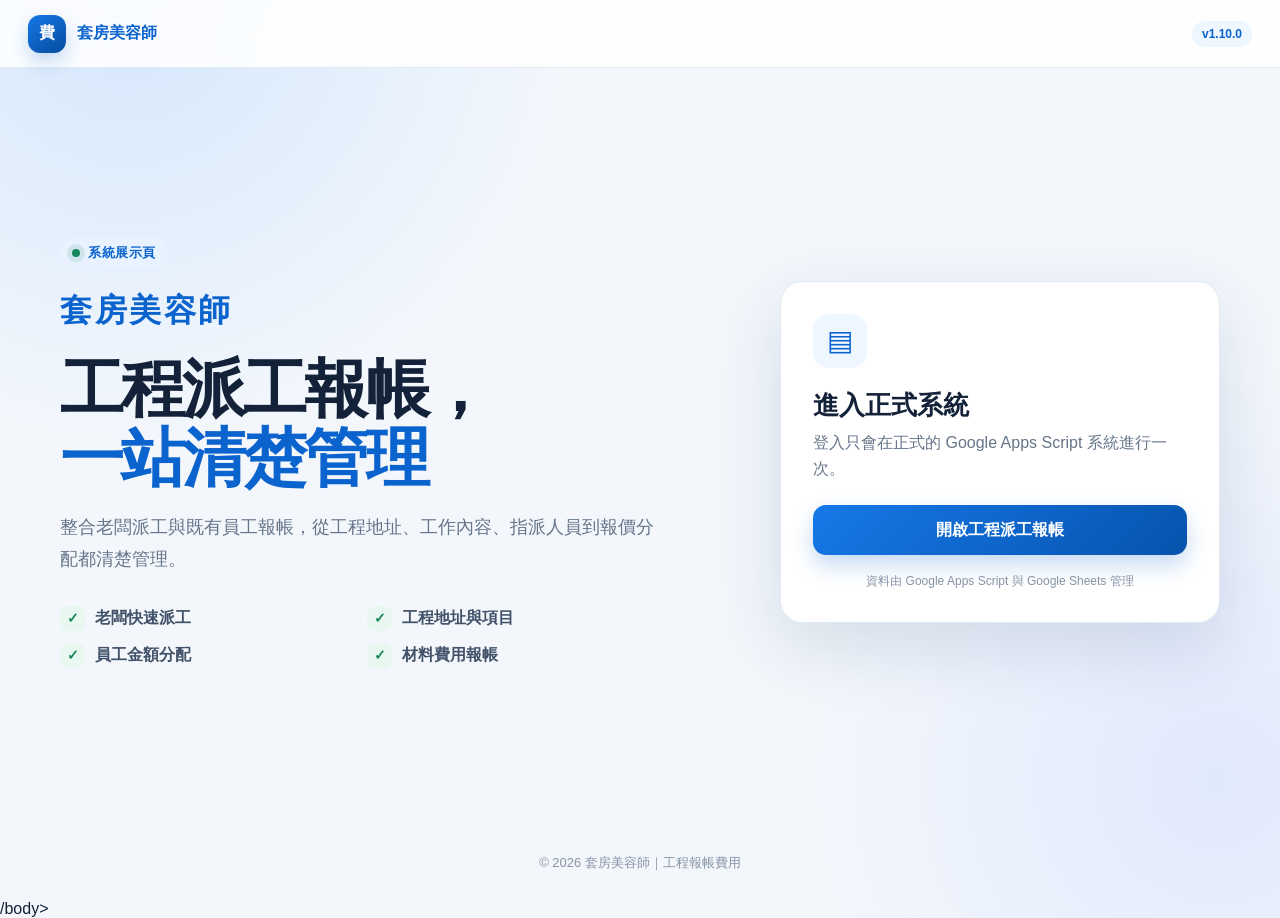
==== index.html @ 5dcf4571 "feat: add dispatch completion history" ====
<!doctype html>
<html lang="zh-Hant">
<head>
  <meta charset="utf-8">
  <meta name="viewport" content="width=device-width,initial-scale=1,viewport-fit=cover">
  <meta name="theme-color" content="#0b63ce">
  <meta name="description" content="套房美容師工程報帳費用系統，提供員工報帳與費用管理。">
  <title>套房美容師</title>
  <style>
    :root{
      --primary:#0b63ce;
      --primary-dark:#064b9e;
      --blue-50:#eef6ff;
      --surface:#fff;
      --background:#f3f7fc;
      --text:#132238;
      --muted:#66758a;
      --line:#dfe8f3;
      --success:#16865c;
      --radius:22px;
      --shadow:0 24px 70px rgba(19,49,89,.13);
    }
    *{box-sizing:border-box}
    html{font-family:-apple-system,BlinkMacSystemFont,"Segoe UI","Noto Sans TC",sans-serif;background:var(--background);color:var(--text)}
    body{margin:0;min-height:100vh;background:
      radial-gradient(circle at 10% 0,rgba(74,158,255,.18),transparent 30%),
      radial-gradient(circle at 95% 85%,rgba(64,106,255,.10),transparent 28%),
      var(--background)}
    button,input{font:inherit}
    .shell{min-height:100vh;display:flex;flex-direction:column}
    .topbar{height:68px;display:flex;align-items:center;justify-content:space-between;padding:0 28px;background:rgba(255,255,255,.86);border-bottom:1px solid rgba(223,232,243,.9);backdrop-filter:blur(16px);position:sticky;top:0;z-index:10}
    .brand{display:flex;align-items:center;gap:11px;font-weight:800;color:var(--primary)}
    .logo{width:38px;height:38px;display:grid;place-items:center;border-radius:12px;background:linear-gradient(145deg,#1679e8,#064b9e);color:#fff;box-shadow:0 8px 18px rgba(11,99,206,.24)}
    .version{padding:6px 10px;border-radius:999px;background:var(--blue-50);color:var(--primary);font-size:12px;font-weight:700}
    main{width:min(1160px,calc(100% - 32px));margin:auto;display:grid;grid-template-columns:1.1fr .9fr;gap:64px;align-items:center;padding:64px 0}
    .eyebrow{display:inline-flex;align-items:center;gap:8px;padding:7px 12px;border-radius:999px;background:#e8f3ff;color:var(--primary);font-size:13px;font-weight:800;letter-spacing:.04em}
    .dot{width:8px;height:8px;border-radius:50%;background:var(--success);box-shadow:0 0 0 5px rgba(22,134,92,.12)}
    .hero-brand{margin:20px 0 0;color:var(--primary);font-size:clamp(22px,3vw,32px);font-weight:900;letter-spacing:.08em}
    h1{font-size:clamp(38px,5vw,68px);line-height:1.08;letter-spacing:-.045em;margin:22px 0 18px}
    h1 span{display:block;color:var(--primary)}
    .lead{font-size:18px;line-height:1.8;color:var(--muted);max-width:620px;margin:0}
    .features{display:grid;grid-template-columns:repeat(2,minmax(0,1fr));gap:12px;margin:30px 0 0;padding:0;list-style:none}
    .features li{display:flex;align-items:center;gap:10px;color:#405168;font-weight:650}
    .check{width:25px;height:25px;display:grid;place-items:center;border-radius:8px;background:#e9f7f1;color:var(--success);font-size:14px;font-weight:900}
    .login-card{width:100%;max-width:440px;justify-self:end;background:rgba(255,255,255,.96);border:1px solid rgba(223,232,243,.95);border-radius:var(--radius);padding:32px;box-shadow:var(--shadow)}
    .card-icon{width:54px;height:54px;display:grid;place-items:center;border-radius:16px;background:var(--blue-50);color:var(--primary);font-size:28px}
    h2{font-size:26px;margin:20px 0 7px}
    .card-copy{color:var(--muted);margin:0 0 24px;line-height:1.6}
    label{display:grid;gap:8px;margin-bottom:16px;font-size:14px;font-weight:700;color:#35475e}
    input{width:100%;height:48px;padding:0 14px;border:1px solid #cbd8e7;border-radius:12px;background:#fff;color:var(--text);outline:none;transition:.2s}
    input:focus{border-color:var(--primary);box-shadow:0 0 0 4px rgba(11,99,206,.11)}
    .login{width:100%;height:50px;border:0;border-radius:13px;background:linear-gradient(135deg,#1679e8,#0753ad);color:#fff;font-weight:800;cursor:pointer;box-shadow:0 10px 22px rgba(11,99,206,.24);transition:.2s}
    .system-link{display:flex;align-items:center;justify-content:center;text-decoration:none}
    .login:hover{transform:translateY(-1px);box-shadow:0 13px 28px rgba(11,99,206,.3)}
    .notice{display:none;margin-top:16px;padding:12px 14px;border-radius:12px;background:#fff8e7;color:#805e10;font-size:13px;line-height:1.55}
    .privacy{text-align:center;color:#8794a6;font-size:12px;margin:18px 0 0}
    footer{text-align:center;padding:18px 24px 28px;color:#8794a6;font-size:13px}
    @media(max-width:860px){
      .topbar{padding:0 18px}
      main{grid-template-columns:1fr;gap:38px;text-align:center;padding:44px 0}
      .lead{margin-left:auto;margin-right:auto}
      .features{max-width:520px;margin-left:auto;margin-right:auto;text-align:left}
      .login-card{justify-self:center;text-align:left}
    }
    @media(max-width:520px){
      .topbar{height:62px}
      .brand span:last-child{font-size:14px}
      main{width:min(100% - 22px,1160px);padding:32px 0;gap:28px}
      h1{font-size:38px}
      .lead{font-size:16px}
      .features{grid-template-columns:1fr;gap:10px;margin-top:24px}
      .login-card{padding:24px 20px;border-radius:18px}
      .version{display:none}
    }
  </style>
</head>
<body>
  <div class="shell">
    <header class="topbar">
      <div class="brand"><span class="logo">費</span><span>套房美容師</span></div>
      <span class="version">v1.10.0</span>
    </header>

    <main>
      <section>
        <span class="eyebrow"><span class="dot"></span>系統展示頁</span>
        <p class="hero-brand">套房美容師</p>
        <h1>工程派工報帳，<span>一站清楚管理</span></h1>
        <p class="lead">整合老闆派工與既有員工報帳，從工程地址、工作內容、指派人員到報價分配都清楚管理。</p>
        <ul class="features">
          <li><span class="check">✓</span>老闆快速派工</li>
          <li><span class="check">✓</span>工程地址與項目</li>
          <li><span class="check">✓</span>員工金額分配</li>
          <li><span class="check">✓</span>材料費用報帳</li>
        </ul>
      </section>

      <section class="login-card" aria-labelledby="login-title">
        <div class="card-icon">▤</div>
        <h2 id="login-title">進入正式系統</h2>
        <p class="card-copy">登入只會在正式的 Google Apps Script 系統進行一次。</p>
        <a class="login system-link" href="https://script.google.com/macros/s/AKfycbwS45IWDK01S2EnRchj6JG-ZrF0qxUe-M6bp80pX1b0sFXGUjo8cobZZ5wA2cnJRL0V/exec">開啟工程派工報帳</a>
        <p class="privacy">資料由 Google Apps Script 與 Google Sheets 管理</p>
      </section>
    </main>

    <footer>© 2026 套房美容師｜工程報帳費用</footer>
  </div>
/body>
</html>
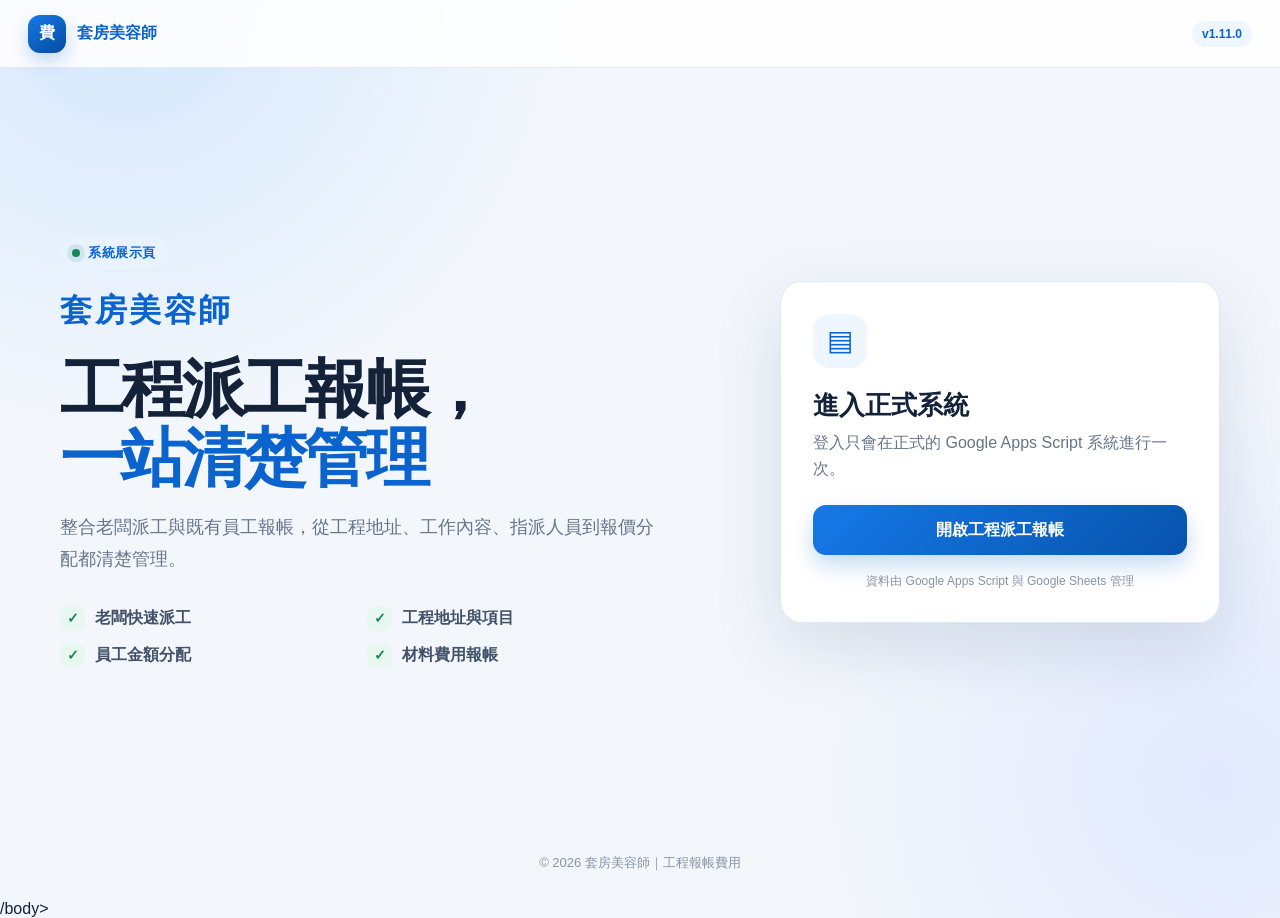
==== commit e2b703d2: "fix: consolidate work report entry and dispatch edits" ====
--- a/index.html
+++ b/index.html
@@ -78,7 +78,7 @@
   <div class="shell">
     <header class="topbar">
       <div class="brand"><span class="logo">費</span><span>套房美容師</span></div>
-      <span class="version">v1.10.0</span>
+      <span class="version">v1.11.0</span>
     </header>
 
     <main>
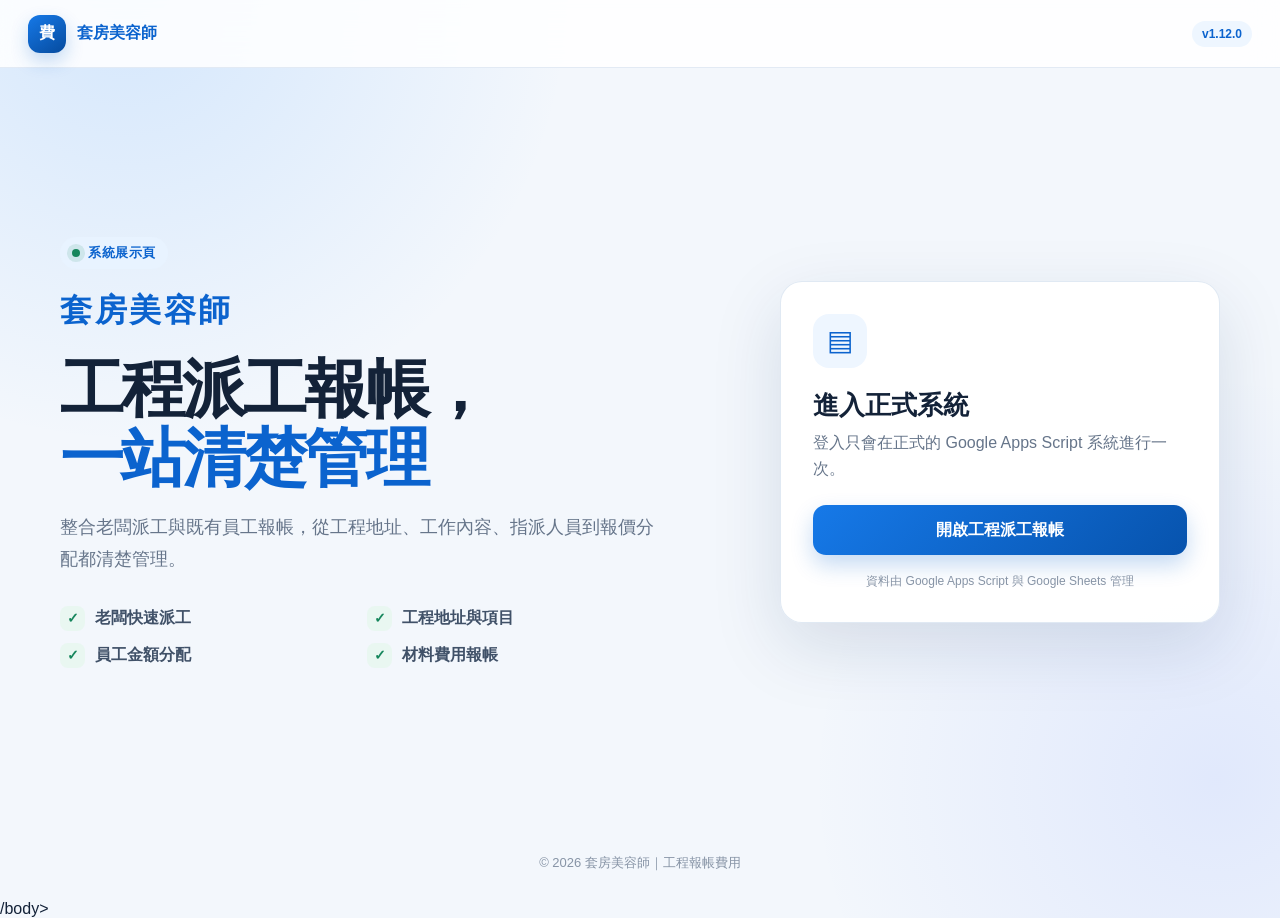
==== commit 981bbd25: "fix: allow zero-expense reports and dispatch edits" ====
--- a/index.html
+++ b/index.html
@@ -78,7 +78,7 @@
   <div class="shell">
     <header class="topbar">
       <div class="brand"><span class="logo">費</span><span>套房美容師</span></div>
-      <span class="version">v1.11.0</span>
+      <span class="version">v1.12.0</span>
     </header>
 
     <main>
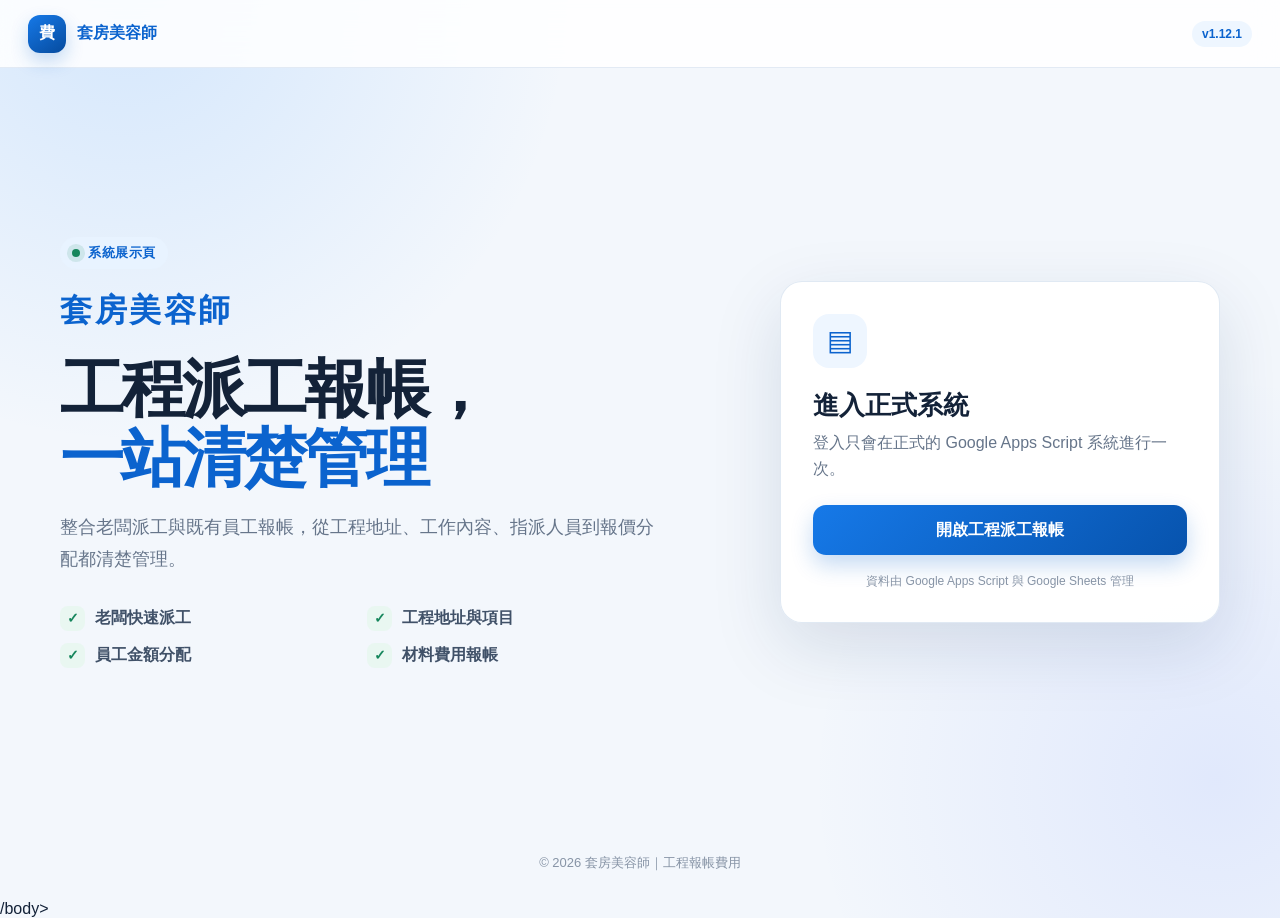
==== commit 3199ee28: "fix: map workflow stages to sheet statuses" ====
--- a/index.html
+++ b/index.html
@@ -78,7 +78,7 @@
   <div class="shell">
     <header class="topbar">
       <div class="brand"><span class="logo">費</span><span>套房美容師</span></div>
-      <span class="version">v1.12.0</span>
+      <span class="version">v1.12.1</span>
     </header>
 
     <main>
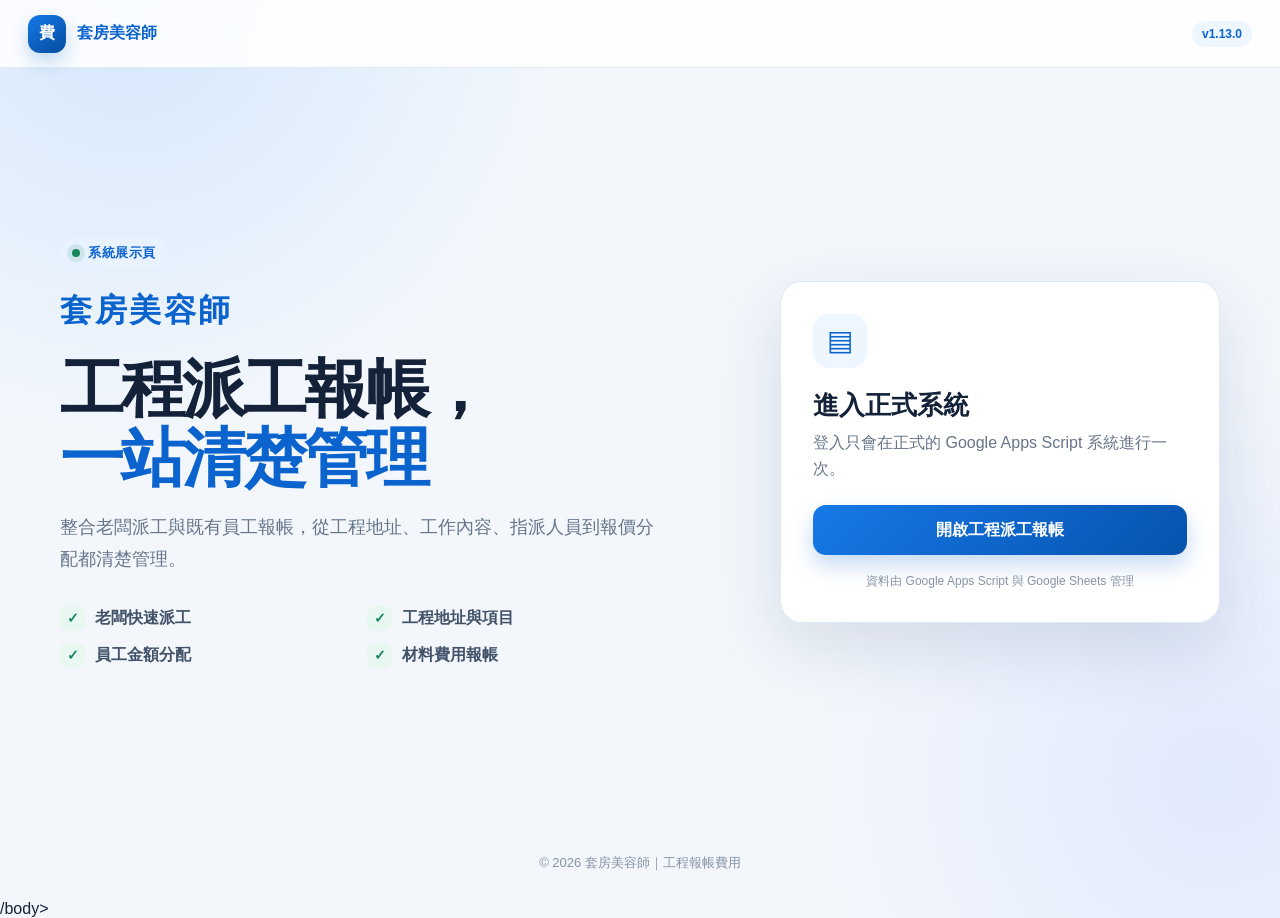
==== commit d767d72a: "feat: add review and payment workflow v1.13.0" ====
--- a/index.html
+++ b/index.html
@@ -78,7 +78,7 @@
   <div class="shell">
     <header class="topbar">
       <div class="brand"><span class="logo">費</span><span>套房美容師</span></div>
-      <span class="version">v1.12.1</span>
+      <span class="version">v1.13.0</span>
     </header>
 
     <main>
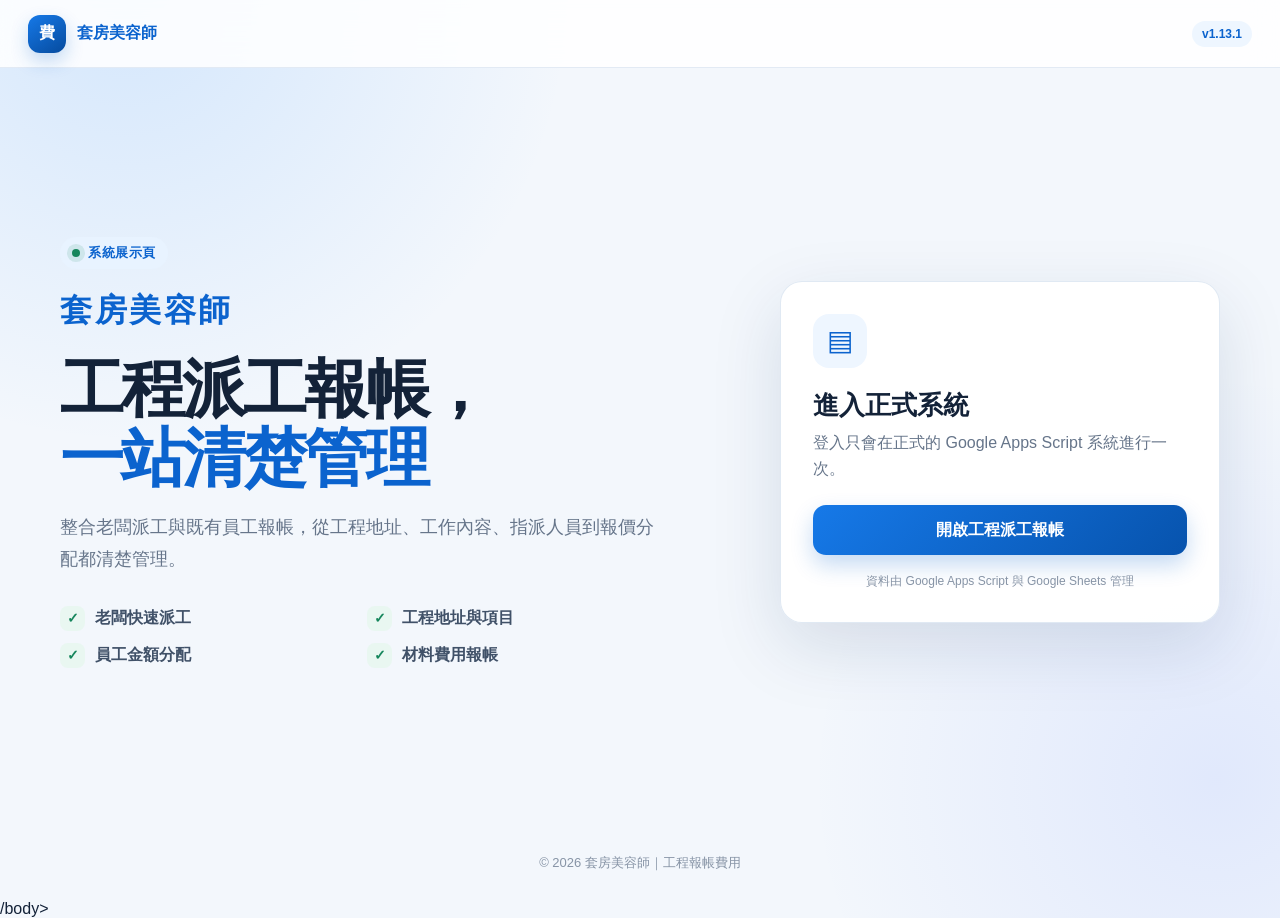
==== commit 0606535d: "fix: sync workflow progress automatically" ====
--- a/index.html
+++ b/index.html
@@ -78,7 +78,7 @@
   <div class="shell">
     <header class="topbar">
       <div class="brand"><span class="logo">費</span><span>套房美容師</span></div>
-      <span class="version">v1.13.0</span>
+      <span class="version">v1.13.1</span>
     </header>
 
     <main>
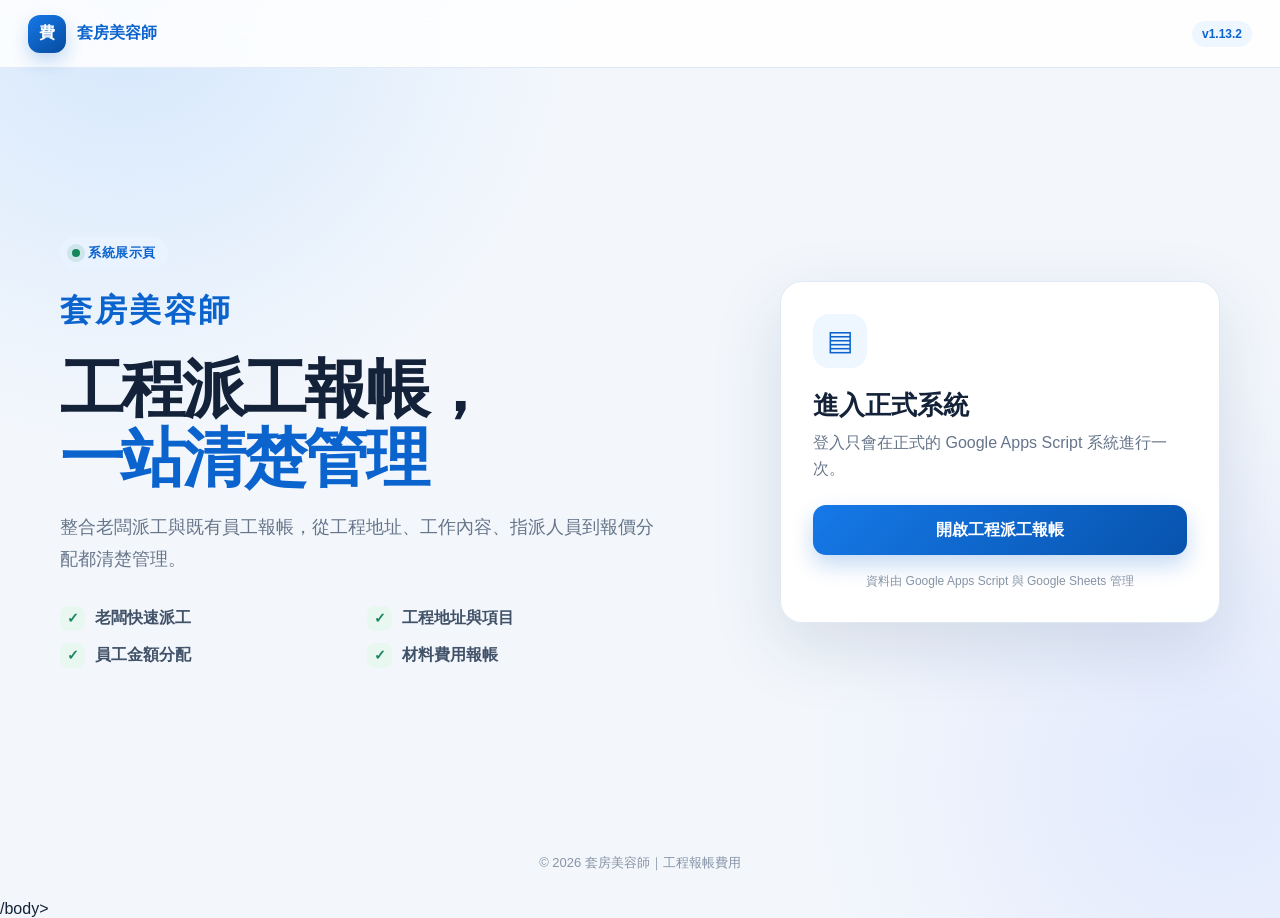
==== commit 529f2103: "fix: include job quote in review payment total" ====
--- a/index.html
+++ b/index.html
@@ -78,7 +78,7 @@
   <div class="shell">
     <header class="topbar">
       <div class="brand"><span class="logo">費</span><span>套房美容師</span></div>
-      <span class="version">v1.13.1</span>
+      <span class="version">v1.13.2</span>
     </header>
 
     <main>
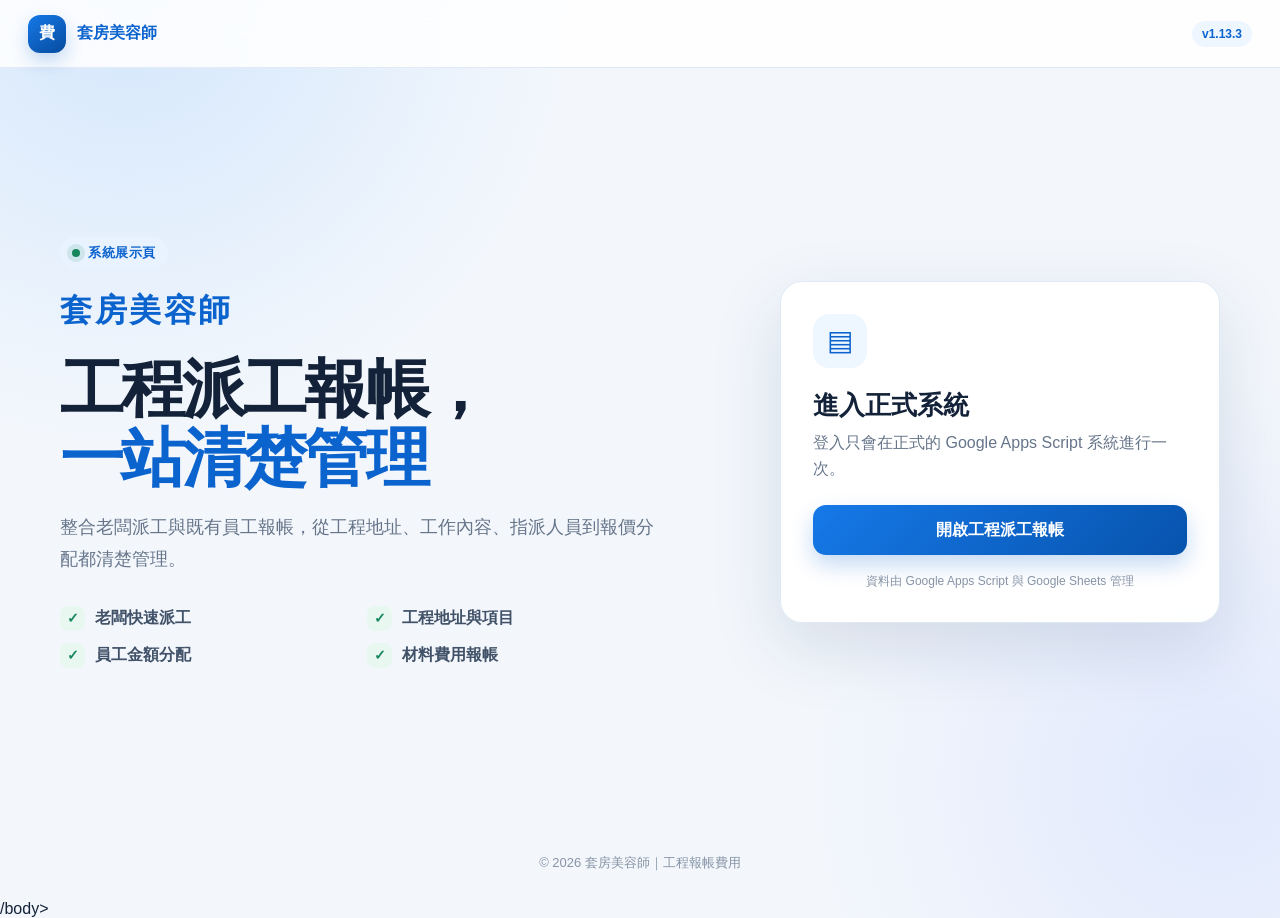
==== commit 69b574c0: "fix: securely preview review attachments" ====
--- a/index.html
+++ b/index.html
@@ -78,7 +78,7 @@
   <div class="shell">
     <header class="topbar">
       <div class="brand"><span class="logo">費</span><span>套房美容師</span></div>
-      <span class="version">v1.13.2</span>
+      <span class="version">v1.13.3</span>
     </header>
 
     <main>
